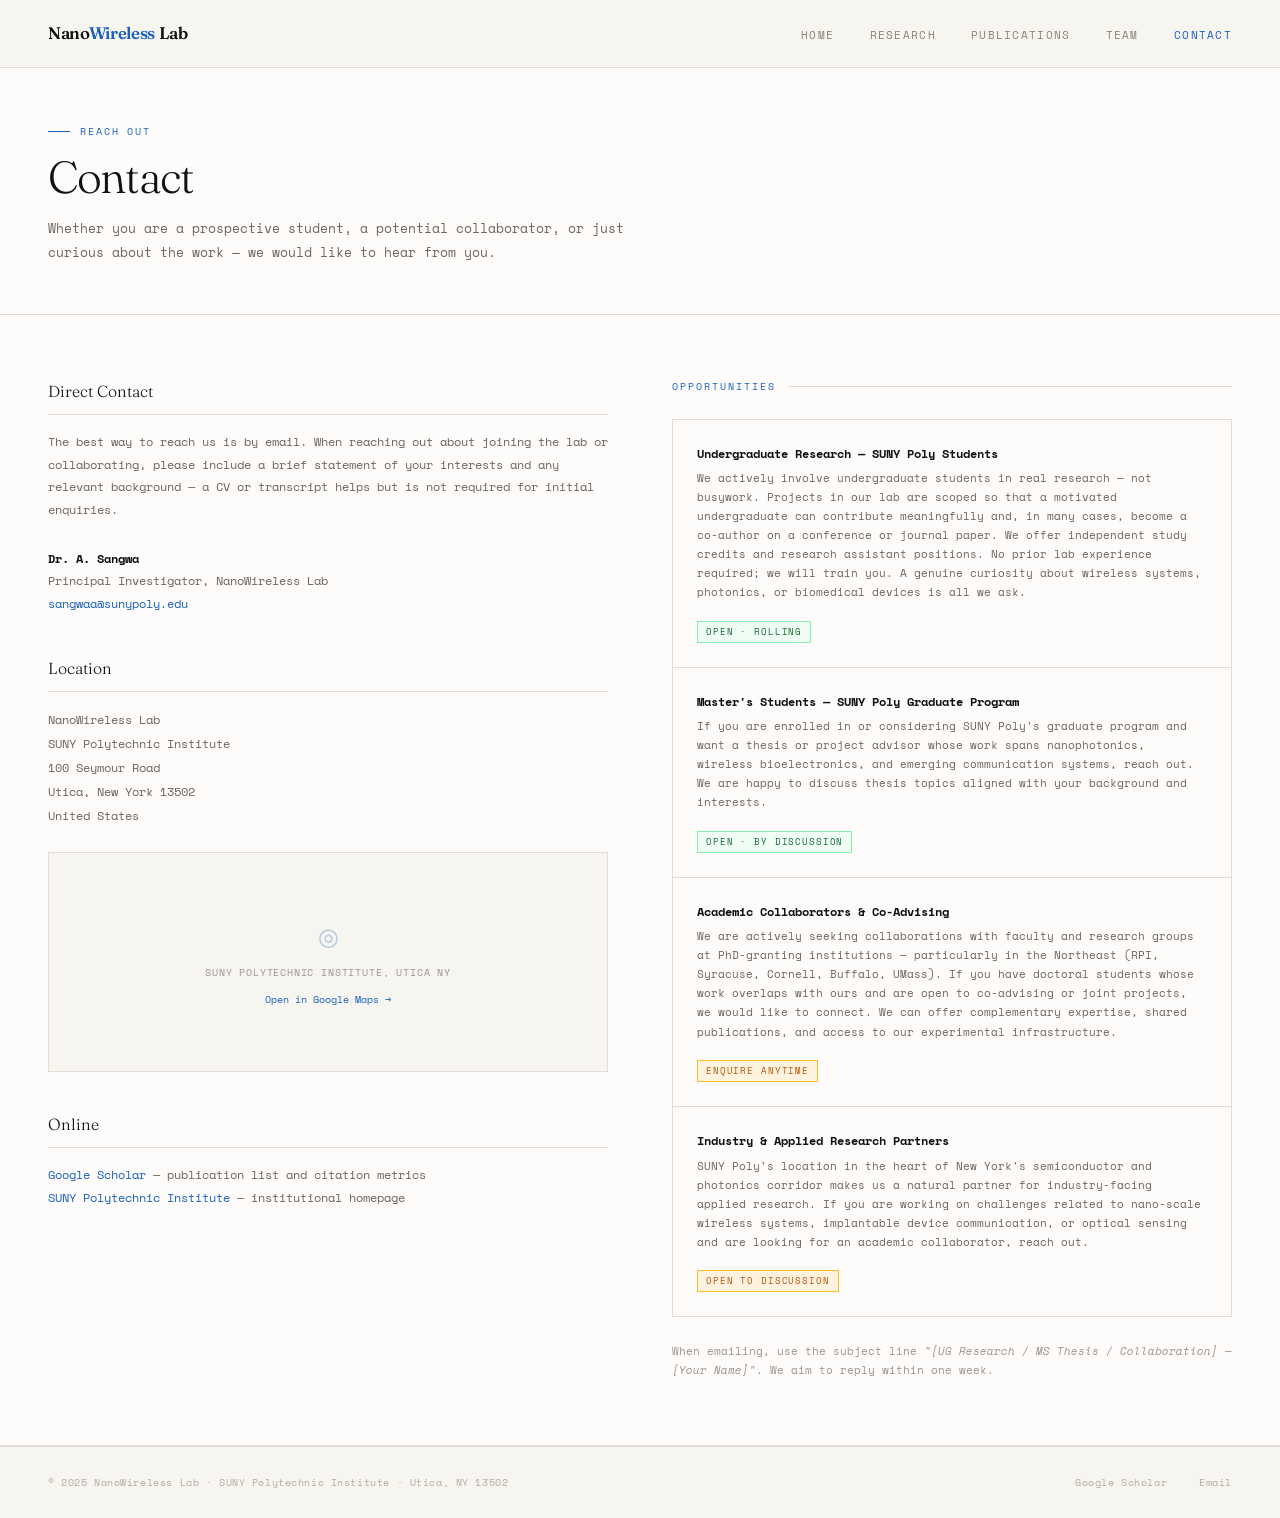
==== pages/contact.html @ 0c6a1d3f "Initial site upload" ====
<!DOCTYPE html>
<html lang="en">
<head>
  <meta charset="UTF-8"/>
  <meta name="viewport" content="width=device-width, initial-scale=1.0"/>
  <title>Contact — NanoWireless Lab</title>
  <link rel="stylesheet" href="../css/style.css"/>
  <style>
    .contact-section {
      padding: 4rem 3rem;
      background: var(--bg-white);
      border-bottom: 1px solid var(--border);
    }
    .contact-grid {
      display: grid;
      grid-template-columns: 1fr 1fr;
      gap: 4rem;
      align-items: start;
    }

    .contact-block { margin-bottom: 2.5rem; }
    .contact-block h3 {
      font-family: var(--font-serif);
      font-size: 1rem;
      font-weight: 300;
      color: var(--text-dark);
      margin-bottom: 1rem;
      padding-bottom: 0.6rem;
      border-bottom: 1px solid var(--border);
    }
    .contact-block p { font-size: 0.75rem; color: var(--text-mute); line-height: 1.9; }
    .contact-block a { color: var(--blue); }
    .contact-block address { font-style: normal; font-size: 0.75rem; color: var(--text-mute); line-height: 2; }

    /* Position cards */
    .positions { display: flex; flex-direction: column; gap: 0; }
    .position-card {
      border: 1px solid var(--border);
      margin-bottom: -1px;
      padding: 1.5rem;
      background: var(--bg-white);
      transition: all 0.2s;
    }
    .position-card:hover { background: #F0F5FC; border-color: var(--blue-mid); z-index: 1; position: relative; }
    .position-card h4 { font-size: 0.78rem; color: var(--text-dark); margin-bottom: 0.35rem; }
    .position-card p { font-size: 0.68rem; color: var(--text-mute); line-height: 1.75; margin-bottom: 0.9rem; }
    .position-tag {
      display: inline-block;
      font-size: 0.54rem; letter-spacing: 0.1em; text-transform: uppercase;
      color: var(--blue); background: var(--blue-lt); border: 1px solid var(--blue-mid);
      padding: 0.2rem 0.5rem;
    }
    .position-tag.open { color: #166534; background: #F0FDF4; border-color: #86EFAC; }
    .position-tag.rolling { color: #B45309; background: #FFF3E0; border-color: #FBBF24; }

    .map-placeholder {
      background: var(--bg);
      border: 1px solid var(--border);
      height: 220px;
      display: flex;
      align-items: center;
      justify-content: center;
      flex-direction: column;
      gap: 0.5rem;
      margin-top: 1.5rem;
    }
    .map-placeholder span { font-size: 1.5rem; color: var(--blue); opacity: 0.3; }
    .map-placeholder p { font-size: 0.65rem; color: var(--text-faint); letter-spacing: 0.08em; text-transform: uppercase; }
    .map-placeholder a { font-size: 0.65rem; color: var(--blue); }

    @media (max-width: 900px) {
      .contact-grid { grid-template-columns: 1fr; gap: 2.5rem; }
      .contact-section { padding: 3rem 1.5rem; }
    }
  </style>
</head>
<body>

  <nav class="nav">
    <a class="nav-logo" href="../index.html">Nano<span>Wireless</span> Lab</a>
    <button class="nav-menu-btn" aria-label="Menu">☰</button>
    <ul class="nav-links">
      <li><a href="../index.html">Home</a></li>
      <li><a href="research.html">Research</a></li>
      <li><a href="publications.html">Publications</a></li>
      <li><a href="team.html">Team</a></li>
      <li><a href="contact.html" class="active">Contact</a></li>
    </ul>
  </nav>

  <div class="page-header">
    <div class="eyebrow">Reach Out</div>
    <h1>Contact</h1>
    <p>Whether you are a prospective student, a potential collaborator, or just curious about the work — we would like to hear from you.</p>
  </div>

  <section class="contact-section">
    <div class="contact-grid">

      <!-- LEFT: Contact info -->
      <div>
        <div class="contact-block">
          <h3>Direct Contact</h3>
          <p>
            The best way to reach us is by email. When reaching out about joining the lab or collaborating, please include a brief statement of your interests and any relevant background — a CV or transcript helps but is not required for initial enquiries.
          </p>
          <br/>
          <p><strong style="color:var(--text-dark);">Dr. A. Sangwa</strong><br/>
          Principal Investigator, NanoWireless Lab<br/>
          <a href="mailto:sangwaa@sunypoly.edu">sangwaa@sunypoly.edu</a></p>
        </div>

        <div class="contact-block">
          <h3>Location</h3>
          <address>
            NanoWireless Lab<br/>
            SUNY Polytechnic Institute<br/>
            100 Seymour Road<br/>
            Utica, New York 13502<br/>
            United States
          </address>
          <div class="map-placeholder">
            <span>◎</span>
            <p>SUNY Polytechnic Institute, Utica NY</p>
            <a href="https://maps.google.com/?q=SUNY+Polytechnic+Institute+Utica+NY" target="_blank" rel="noopener">Open in Google Maps →</a>
          </div>
        </div>

        <div class="contact-block">
          <h3>Online</h3>
          <p>
            <a href="https://scholar.google.com/citations?user=TsjzTJYAAAAJ&hl=en" target="_blank" rel="noopener">Google Scholar</a> — publication list and citation metrics<br/>
            <a href="https://www.sunypoly.edu" target="_blank" rel="noopener">SUNY Polytechnic Institute</a> — institutional homepage
          </p>
        </div>
      </div>

      <!-- RIGHT: Opportunities — honest for no-PhD-program stage -->
      <div>
        <div class="section-label" style="margin-bottom:1.5rem;">Opportunities</div>
        <div class="positions">

          <div class="position-card">
            <h4>Undergraduate Research — SUNY Poly Students</h4>
            <p>
              We actively involve undergraduate students in real research — not busywork. Projects in our lab are scoped so that a motivated undergraduate can contribute meaningfully and, in many cases, become a co-author on a conference or journal paper. We offer independent study credits and research assistant positions. No prior lab experience required; we will train you. A genuine curiosity about wireless systems, photonics, or biomedical devices is all we ask.
            </p>
            <span class="position-tag open">Open · Rolling</span>
          </div>

          <div class="position-card">
            <h4>Master's Students — SUNY Poly Graduate Program</h4>
            <p>
              If you are enrolled in or considering SUNY Poly's graduate program and want a thesis or project advisor whose work spans nanophotonics, wireless bioelectronics, and emerging communication systems, reach out. We are happy to discuss thesis topics aligned with your background and interests.
            </p>
            <span class="position-tag open">Open · By Discussion</span>
          </div>

          <div class="position-card">
            <h4>Academic Collaborators &amp; Co-Advising</h4>
            <p>
              We are actively seeking collaborations with faculty and research groups at PhD-granting institutions — particularly in the Northeast (RPI, Syracuse, Cornell, Buffalo, UMass). If you have doctoral students whose work overlaps with ours and are open to co-advising or joint projects, we would like to connect. We can offer complementary expertise, shared publications, and access to our experimental infrastructure.
            </p>
            <span class="position-tag rolling">Enquire Anytime</span>
          </div>

          <div class="position-card">
            <h4>Industry &amp; Applied Research Partners</h4>
            <p>
              SUNY Poly's location in the heart of New York's semiconductor and photonics corridor makes us a natural partner for industry-facing applied research. If you are working on challenges related to nano-scale wireless systems, implantable device communication, or optical sensing and are looking for an academic collaborator, reach out.
            </p>
            <span class="position-tag rolling">Open to Discussion</span>
          </div>

        </div>

        <br/>
        <p style="font-size:0.68rem; color:var(--text-faint); line-height:1.8;">
          When emailing, use the subject line <em>"[UG Research / MS Thesis / Collaboration] — [Your Name]"</em>. We aim to reply within one week.
        </p>
      </div>

    </div>
  </section>

  <footer>
    <span class="footer-copy">© 2025 NanoWireless Lab · SUNY Polytechnic Institute · Utica, NY 13502</span>
    <div class="footer-links">
      <a href="https://scholar.google.com/citations?user=TsjzTJYAAAAJ&hl=en" target="_blank" rel="noopener">Google Scholar</a>
      <a href="mailto:sangwaa@sunypoly.edu">Email</a>
    </div>
  </footer>

  <script src="../js/main.js"></script>
</body>
</html>
---- css/style.css ----
@import url('https://fonts.googleapis.com/css2?family=Space+Mono:ital,wght@0,400;0,700&family=Fraunces:ital,opsz,wght@0,9..144,300;0,9..144,600;1,9..144,300&display=swap');

*, *::before, *::after { box-sizing: border-box; margin: 0; padding: 0; }

:root {
  --bg:        #F7F5F0;
  --bg-white:  #FDFCFA;
  --border:    #E2DDD6;
  --border-lt: #EAE6E0;
  --blue:      #1A5FBF;
  --blue-lt:   #EAF0FA;
  --blue-mid:  #C0D0E8;
  --text-dark: #111111;
  --text-mid:  #2A2A2A;
  --text-mute: #6B6560;
  --text-faint:#9A9490;
  --font-serif: 'Fraunces', serif;
  --font-mono:  'Space Mono', monospace;
}

html { scroll-behavior: smooth; }

body {
  font-family: var(--font-mono);
  background: var(--bg);
  color: var(--text-mid);
  font-size: 16px;
  line-height: 1.6;
}

a { color: var(--blue); text-decoration: none; }
a:hover { text-decoration: underline; }

/* ── NAV ── */
.nav {
  display: flex;
  justify-content: space-between;
  align-items: center;
  padding: 1.25rem 3rem;
  background: var(--bg);
  border-bottom: 1px solid var(--border);
  position: sticky;
  top: 0;
  z-index: 100;
}
.nav-logo {
  font-family: var(--font-serif);
  font-size: 1.05rem;
  font-weight: 600;
  color: var(--text-dark);
  letter-spacing: -0.02em;
  text-decoration: none;
}
.nav-logo span { color: var(--blue); }
.nav-links {
  display: flex;
  gap: 2.2rem;
  list-style: none;
}
.nav-links a {
  color: #8A8278;
  font-size: 0.67rem;
  letter-spacing: 0.12em;
  text-transform: uppercase;
  text-decoration: none;
  transition: color 0.2s;
}
.nav-links a:hover,
.nav-links a.active { color: var(--blue); }

.nav-menu-btn {
  display: none;
  background: none;
  border: none;
  cursor: pointer;
  font-size: 1.2rem;
  color: var(--text-mid);
}

/* ── BUTTONS ── */
.btn-primary {
  background: var(--blue);
  color: #fff;
  border: none;
  padding: 0.72rem 1.6rem;
  font-family: var(--font-mono);
  font-size: 0.67rem;
  letter-spacing: 0.1em;
  text-transform: uppercase;
  cursor: pointer;
  transition: background 0.2s;
  text-decoration: none;
  display: inline-block;
}
.btn-primary:hover { background: #1450A3; text-decoration: none; color: #fff; }

.btn-ghost {
  background: transparent;
  color: var(--text-mute);
  border: 1px solid var(--border);
  padding: 0.72rem 1.6rem;
  font-family: var(--font-mono);
  font-size: 0.67rem;
  letter-spacing: 0.1em;
  text-transform: uppercase;
  cursor: pointer;
  transition: all 0.2s;
  text-decoration: none;
  display: inline-block;
}
.btn-ghost:hover { border-color: var(--blue); color: var(--blue); text-decoration: none; }

/* ── SECTION LABEL ── */
.section-label {
  font-size: 0.62rem;
  letter-spacing: 0.2em;
  text-transform: uppercase;
  color: var(--blue);
  margin-bottom: 2.5rem;
  display: flex;
  align-items: center;
  gap: 0.75rem;
}
.section-label::after {
  content: '';
  flex: 1;
  height: 1px;
  background: var(--border);
}

/* ── PAGE HEADER (inner pages) ── */
.page-header {
  padding: 3.5rem 3rem 3rem;
  background: var(--bg-white);
  border-bottom: 1px solid var(--border);
}
.page-header .eyebrow {
  font-size: 0.62rem;
  letter-spacing: 0.2em;
  text-transform: uppercase;
  color: var(--blue);
  margin-bottom: 0.75rem;
  display: flex;
  align-items: center;
  gap: 0.6rem;
}
.page-header .eyebrow::before { content: ''; width: 22px; height: 1px; background: var(--blue); display: block; }
.page-header h1 {
  font-family: var(--font-serif);
  font-size: clamp(2rem, 3.5vw, 2.8rem);
  font-weight: 300;
  color: var(--text-dark);
  letter-spacing: -0.03em;
  line-height: 1.1;
}
.page-header p {
  font-size: 0.8rem;
  color: var(--text-mute);
  margin-top: 1rem;
  line-height: 1.9;
  max-width: 600px;
}

/* ── CONTACT STRIP ── */
.contact-strip {
  padding: 2.25rem 3rem;
  background: var(--blue-lt);
  border-top: 1px solid var(--blue-mid);
  border-bottom: 1px solid var(--blue-mid);
  display: flex;
  justify-content: space-between;
  align-items: center;
  gap: 1rem;
}
.contact-strip strong {
  display: block;
  font-family: var(--font-serif);
  font-size: 0.95rem;
  font-weight: 300;
  color: var(--text-dark);
  margin-bottom: 0.2rem;
}
.contact-strip span { font-size: 0.72rem; color: var(--text-mute); }
.contact-strip a {
  font-size: 0.7rem;
  color: var(--blue);
  border-bottom: 1px solid var(--blue-mid);
  padding-bottom: 0.1rem;
  letter-spacing: 0.04em;
  white-space: nowrap;
}

/* ── FOOTER ── */
footer {
  padding: 1.75rem 3rem;
  background: var(--bg);
  border-top: 1px solid var(--border);
  display: flex;
  justify-content: space-between;
  align-items: center;
  gap: 1rem;
}
.footer-copy { font-size: 0.6rem; color: #B0AAA2; letter-spacing: 0.06em; }
.footer-links { display: flex; gap: 2rem; }
.footer-links a { font-size: 0.6rem; color: #B0AAA2; text-decoration: none; letter-spacing: 0.06em; transition: color 0.2s; }
.footer-links a:hover { color: var(--blue); }

/* ── ANIMATIONS ── */
@keyframes fade-up {
  from { opacity: 0; transform: translateY(18px); }
  to   { opacity: 1; transform: translateY(0); }
}
.anim-1 { animation: fade-up 0.6s ease both; }
.anim-2 { animation: fade-up 0.6s 0.1s ease both; }
.anim-3 { animation: fade-up 0.6s 0.2s ease both; }
.anim-4 { animation: fade-up 0.6s 0.3s ease both; }

/* ── RESPONSIVE ── */
@media (max-width: 768px) {
  .nav { padding: 1rem 1.5rem; }
  .nav-links { display: none; flex-direction: column; gap: 1rem; position: absolute; top: 100%; left: 0; right: 0; background: var(--bg); border-bottom: 1px solid var(--border); padding: 1.5rem; }
  .nav-links.open { display: flex; }
  .nav-menu-btn { display: block; }
  .contact-strip { flex-direction: column; align-items: flex-start; }
  footer { flex-direction: column; align-items: flex-start; gap: 1rem; }
  .page-header { padding: 2.5rem 1.5rem 2rem; }
}
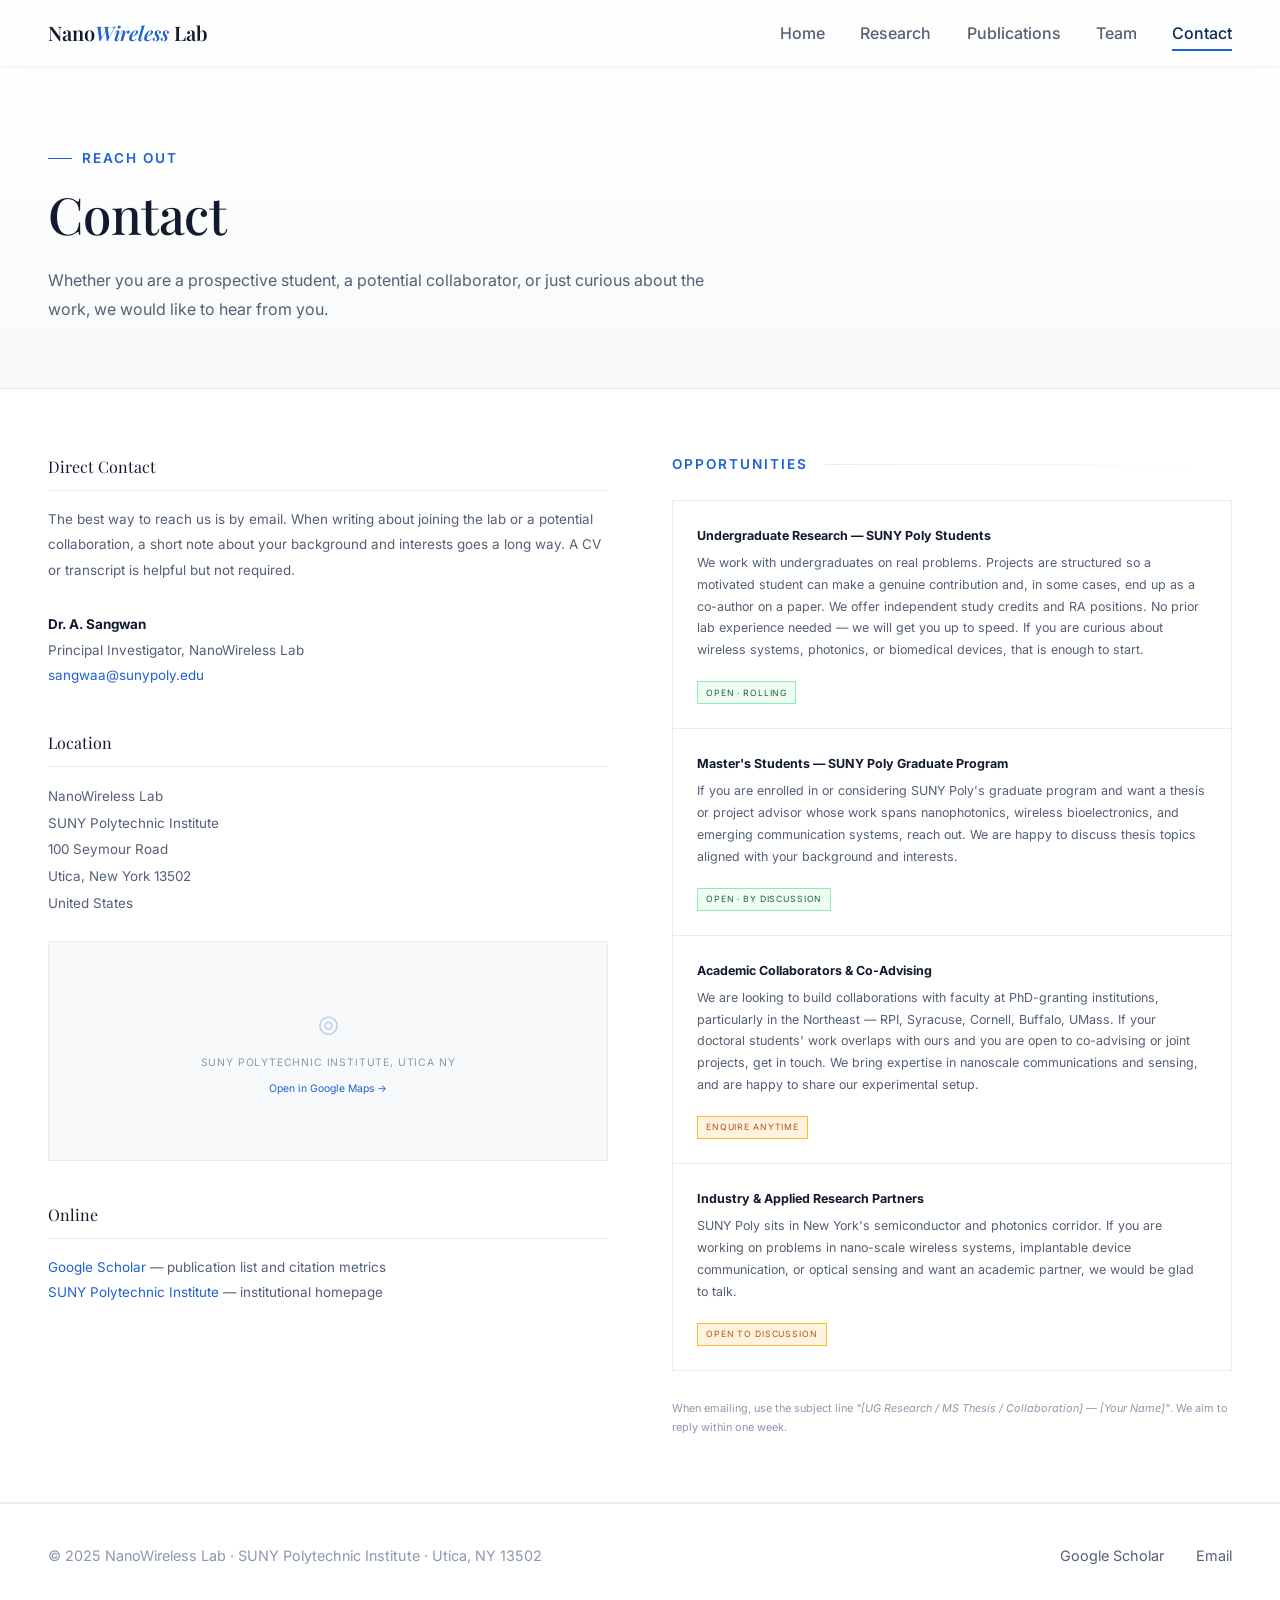
==== commit f61eddb6: "Refactor UI: implement premium typography, glassmorphism, dynamic news carousel, and enhance hero an" ====
--- a/pages/contact.html
+++ b/pages/contact.html
@@ -28,9 +28,9 @@
       padding-bottom: 0.6rem;
       border-bottom: 1px solid var(--border);
     }
-    .contact-block p { font-size: 0.75rem; color: var(--text-mute); line-height: 1.9; }
+    .contact-block p { font-size: 0.84rem; color: var(--text-mute); line-height: 1.9; }
     .contact-block a { color: var(--blue); }
-    .contact-block address { font-style: normal; font-size: 0.75rem; color: var(--text-mute); line-height: 2; }
+    .contact-block address { font-style: normal; font-size: 0.84rem; color: var(--text-mute); line-height: 2; }
 
     /* Position cards */
     .positions { display: flex; flex-direction: column; gap: 0; }
@@ -43,7 +43,7 @@
     }
     .position-card:hover { background: #F0F5FC; border-color: var(--blue-mid); z-index: 1; position: relative; }
     .position-card h4 { font-size: 0.78rem; color: var(--text-dark); margin-bottom: 0.35rem; }
-    .position-card p { font-size: 0.68rem; color: var(--text-mute); line-height: 1.75; margin-bottom: 0.9rem; }
+    .position-card p { font-size: 0.78rem; color: var(--text-mute); line-height: 1.75; margin-bottom: 0.9rem; }
     .position-tag {
       display: inline-block;
       font-size: 0.54rem; letter-spacing: 0.1em; text-transform: uppercase;
@@ -91,7 +91,7 @@
   <div class="page-header">
     <div class="eyebrow">Reach Out</div>
     <h1>Contact</h1>
-    <p>Whether you are a prospective student, a potential collaborator, or just curious about the work — we would like to hear from you.</p>
+    <p>Whether you are a prospective student, a potential collaborator, or just curious about the work, we would like to hear from you.</p>
   </div>
 
   <section class="contact-section">
@@ -102,10 +102,10 @@
         <div class="contact-block">
           <h3>Direct Contact</h3>
           <p>
-            The best way to reach us is by email. When reaching out about joining the lab or collaborating, please include a brief statement of your interests and any relevant background — a CV or transcript helps but is not required for initial enquiries.
+            The best way to reach us is by email. When writing about joining the lab or a potential collaboration, a short note about your background and interests goes a long way. A CV or transcript is helpful but not required.
           </p>
           <br/>
-          <p><strong style="color:var(--text-dark);">Dr. A. Sangwa</strong><br/>
+          <p><strong style="color:var(--text-dark);">Dr. A. Sangwan</strong><br/>
           Principal Investigator, NanoWireless Lab<br/>
           <a href="mailto:sangwaa@sunypoly.edu">sangwaa@sunypoly.edu</a></p>
         </div>
@@ -143,7 +143,7 @@
           <div class="position-card">
             <h4>Undergraduate Research — SUNY Poly Students</h4>
             <p>
-              We actively involve undergraduate students in real research — not busywork. Projects in our lab are scoped so that a motivated undergraduate can contribute meaningfully and, in many cases, become a co-author on a conference or journal paper. We offer independent study credits and research assistant positions. No prior lab experience required; we will train you. A genuine curiosity about wireless systems, photonics, or biomedical devices is all we ask.
+              We work with undergraduates on real problems. Projects are structured so a motivated student can make a genuine contribution and, in some cases, end up as a co-author on a paper. We offer independent study credits and RA positions. No prior lab experience needed — we will get you up to speed. If you are curious about wireless systems, photonics, or biomedical devices, that is enough to start.
             </p>
             <span class="position-tag open">Open · Rolling</span>
           </div>
@@ -159,7 +159,7 @@
           <div class="position-card">
             <h4>Academic Collaborators &amp; Co-Advising</h4>
             <p>
-              We are actively seeking collaborations with faculty and research groups at PhD-granting institutions — particularly in the Northeast (RPI, Syracuse, Cornell, Buffalo, UMass). If you have doctoral students whose work overlaps with ours and are open to co-advising or joint projects, we would like to connect. We can offer complementary expertise, shared publications, and access to our experimental infrastructure.
+              We are looking to build collaborations with faculty at PhD-granting institutions, particularly in the Northeast — RPI, Syracuse, Cornell, Buffalo, UMass. If your doctoral students' work overlaps with ours and you are open to co-advising or joint projects, get in touch. We bring expertise in nanoscale communications and sensing, and are happy to share our experimental setup.
             </p>
             <span class="position-tag rolling">Enquire Anytime</span>
           </div>
@@ -167,7 +167,7 @@
           <div class="position-card">
             <h4>Industry &amp; Applied Research Partners</h4>
             <p>
-              SUNY Poly's location in the heart of New York's semiconductor and photonics corridor makes us a natural partner for industry-facing applied research. If you are working on challenges related to nano-scale wireless systems, implantable device communication, or optical sensing and are looking for an academic collaborator, reach out.
+              SUNY Poly sits in New York's semiconductor and photonics corridor. If you are working on problems in nano-scale wireless systems, implantable device communication, or optical sensing and want an academic partner, we would be glad to talk.
             </p>
             <span class="position-tag rolling">Open to Discussion</span>
           </div>
--- a/css/style.css
+++ b/css/style.css
@@ -1,21 +1,28 @@
-@import url('https://fonts.googleapis.com/css2?family=Space+Mono:ital,wght@0,400;0,700&family=Fraunces:ital,opsz,wght@0,9..144,300;0,9..144,600;1,9..144,300&display=swap');
+@import url('https://fonts.googleapis.com/css2?family=Inter:wght@300;400;500;600&family=Playfair+Display:ital,wght@0,400;0,500;0,600;1,400;1,500&display=swap');
 
 *, *::before, *::after { box-sizing: border-box; margin: 0; padding: 0; }
 
 :root {
-  --bg:        #F7F5F0;
-  --bg-white:  #FDFCFA;
-  --border:    #E2DDD6;
-  --border-lt: #EAE6E0;
-  --blue:      #1A5FBF;
-  --blue-lt:   #EAF0FA;
-  --blue-mid:  #C0D0E8;
-  --text-dark: #111111;
-  --text-mid:  #2A2A2A;
-  --text-mute: #6B6560;
-  --text-faint:#9A9490;
-  --font-serif: 'Fraunces', serif;
-  --font-mono:  'Space Mono', monospace;
+  --bg:        #F8F9FA;
+  --bg-white:  #FFFFFF;
+  --border:    #E9ECEF;
+  --border-lt: #F1F3F5;
+  --blue:      #1E62D0;
+  --blue-lt:   #F0F5FC;
+  --blue-mid:  #D0E1F9;
+  --blue-dark: #0B2B56;
+  --text-dark: #121A2F;
+  --text-mid:  #2C364C;
+  --text-mute: #546076;
+  --text-faint:#8B98AD;
+  --font-serif: 'Playfair Display', serif;
+  --font-mono:  'Inter', sans-serif;
+  --shadow-sm: 0 4px 12px rgba(11, 43, 86, 0.04);
+  --shadow-md: 0 8px 24px rgba(11, 43, 86, 0.08);
+  --shadow-lg: 0 16px 40px rgba(11, 43, 86, 0.12);
+  --radius: 12px;
+  --radius-sm: 8px;
+  --transition: all 0.3s cubic-bezier(0.25, 0.8, 0.25, 1);
 }
 
 html { scroll-behavior: smooth; }
@@ -25,203 +32,251 @@
   background: var(--bg);
   color: var(--text-mid);
   font-size: 16px;
-  line-height: 1.6;
-}
-
-a { color: var(--blue); text-decoration: none; }
-a:hover { text-decoration: underline; }
+  line-height: 1.7;
+}
+
+@media (min-width: 1200px) {
+  body { font-size: 17px; }
+}
+
+@media (min-width: 1600px) {
+  body { font-size: 18px; }
+}
+
+a { color: var(--blue); text-decoration: none; transition: var(--transition); }
+a:hover { color: var(--blue-dark); text-decoration: none; }
 
 /* ── NAV ── */
 .nav {
   display: flex;
   justify-content: space-between;
   align-items: center;
-  padding: 1.25rem 3rem;
-  background: var(--bg);
-  border-bottom: 1px solid var(--border);
+  padding: 1rem 3rem;
+  background: rgba(255, 255, 255, 0.85);
+  backdrop-filter: blur(12px);
+  -webkit-backdrop-filter: blur(12px);
+  border-bottom: 1px solid rgba(233, 236, 239, 0.6);
   position: sticky;
   top: 0;
   z-index: 100;
+  box-shadow: 0 2px 10px rgba(0,0,0,0.02);
 }
 .nav-logo {
   font-family: var(--font-serif);
-  font-size: 1.05rem;
+  font-size: 1.25rem;
   font-weight: 600;
   color: var(--text-dark);
-  letter-spacing: -0.02em;
-  text-decoration: none;
-}
-.nav-logo span { color: var(--blue); }
+  text-decoration: none;
+  transition: var(--transition);
+}
+.nav-logo span { color: var(--blue); font-style: italic; }
+.nav-logo:hover { opacity: 0.8; }
+
 .nav-links {
   display: flex;
   gap: 2.2rem;
   list-style: none;
+  margin: 0;
+  align-items: center;
 }
 .nav-links a {
-  color: #8A8278;
-  font-size: 0.67rem;
-  letter-spacing: 0.12em;
-  text-transform: uppercase;
-  text-decoration: none;
-  transition: color 0.2s;
-}
+  color: var(--text-mute);
+  font-size: 1rem;
+  font-weight: 500;
+  text-transform: capitalize;
+  text-decoration: none;
+  transition: var(--transition);
+  position: relative;
+  padding: 0.5rem 0;
+}
+.nav-links a::after {
+  content: '';
+  position: absolute;
+  width: 0;
+  height: 2px;
+  bottom: 0;
+  left: 0;
+  background-color: var(--blue);
+  transition: var(--transition);
+}
+.nav-links a:hover::after,
+.nav-links a.active::after { width: 100%; }
 .nav-links a:hover,
-.nav-links a.active { color: var(--blue); }
+.nav-links a.active { color: var(--blue-dark); }
 
 .nav-menu-btn {
   display: none;
   background: none;
   border: none;
   cursor: pointer;
-  font-size: 1.2rem;
+  font-size: 1.5rem;
   color: var(--text-mid);
 }
 
 /* ── BUTTONS ── */
 .btn-primary {
-  background: var(--blue);
+  background: linear-gradient(135deg, var(--blue) 0%, var(--blue-dark) 100%);
   color: #fff;
   border: none;
-  padding: 0.72rem 1.6rem;
+  padding: 1rem 1.8rem;
   font-family: var(--font-mono);
-  font-size: 0.67rem;
-  letter-spacing: 0.1em;
-  text-transform: uppercase;
+  font-size: 0.9rem;
+  font-weight: 500;
+  border-radius: 50px;
   cursor: pointer;
-  transition: background 0.2s;
+  transition: var(--transition);
   text-decoration: none;
   display: inline-block;
-}
-.btn-primary:hover { background: #1450A3; text-decoration: none; color: #fff; }
+  box-shadow: 0 4px 15px rgba(30, 98, 208, 0.3);
+}
+.btn-primary:hover { 
+  transform: translateY(-2px);
+  box-shadow: 0 6px 20px rgba(30, 98, 208, 0.4);
+  color: #fff; 
+}
 
 .btn-ghost {
   background: transparent;
-  color: var(--text-mute);
+  color: var(--text-mid);
   border: 1px solid var(--border);
-  padding: 0.72rem 1.6rem;
+  padding: 1rem 1.8rem;
   font-family: var(--font-mono);
-  font-size: 0.67rem;
-  letter-spacing: 0.1em;
-  text-transform: uppercase;
+  font-size: 0.9rem;
+  font-weight: 500;
+  border-radius: 50px;
   cursor: pointer;
-  transition: all 0.2s;
+  transition: var(--transition);
   text-decoration: none;
   display: inline-block;
-}
-.btn-ghost:hover { border-color: var(--blue); color: var(--blue); text-decoration: none; }
+  background: rgba(255,255,255,0.5);
+}
+.btn-ghost:hover { 
+  border-color: var(--blue); 
+  color: var(--blue); 
+  background: var(--bg-white);
+  box-shadow: var(--shadow-sm);
+}
 
 /* ── SECTION LABEL ── */
 .section-label {
-  font-size: 0.62rem;
-  letter-spacing: 0.2em;
+  font-size: 0.85rem;
+  font-weight: 600;
+  letter-spacing: 0.15em;
   text-transform: uppercase;
   color: var(--blue);
-  margin-bottom: 2.5rem;
-  display: flex;
-  align-items: center;
-  gap: 0.75rem;
+  margin-bottom: 3rem;
+  display: flex;
+  align-items: center;
+  gap: 1rem;
 }
 .section-label::after {
   content: '';
   flex: 1;
   height: 1px;
-  background: var(--border);
+  background: linear-gradient(to right, var(--border), transparent);
 }
 
 /* ── PAGE HEADER (inner pages) ── */
 .page-header {
-  padding: 3.5rem 3rem 3rem;
-  background: var(--bg-white);
+  padding: 5rem 3rem 4rem;
+  background: linear-gradient(180deg, var(--bg-white) 0%, var(--bg) 100%);
   border-bottom: 1px solid var(--border);
 }
 .page-header .eyebrow {
-  font-size: 0.62rem;
-  letter-spacing: 0.2em;
+  font-size: 0.85rem;
+  font-weight: 600;
+  letter-spacing: 0.15em;
   text-transform: uppercase;
   color: var(--blue);
-  margin-bottom: 0.75rem;
+  margin-bottom: 1rem;
   display: flex;
   align-items: center;
   gap: 0.6rem;
 }
-.page-header .eyebrow::before { content: ''; width: 22px; height: 1px; background: var(--blue); display: block; }
+.page-header .eyebrow::before { content: ''; width: 24px; height: 1.5px; background: var(--blue); display: block; }
 .page-header h1 {
   font-family: var(--font-serif);
-  font-size: clamp(2rem, 3.5vw, 2.8rem);
-  font-weight: 300;
+  font-size: clamp(2.5rem, 4vw, 3.5rem);
+  font-weight: 500;
   color: var(--text-dark);
-  letter-spacing: -0.03em;
+  letter-spacing: -0.01em;
   line-height: 1.1;
+  margin-bottom: 1rem;
 }
 .page-header p {
-  font-size: 0.8rem;
+  font-size: 1rem;
   color: var(--text-mute);
-  margin-top: 1rem;
-  line-height: 1.9;
-  max-width: 600px;
+  margin-top: 1.5rem;
+  line-height: 1.8;
+  max-width: 680px;
 }
 
 /* ── CONTACT STRIP ── */
 .contact-strip {
-  padding: 2.25rem 3rem;
-  background: var(--blue-lt);
-  border-top: 1px solid var(--blue-mid);
-  border-bottom: 1px solid var(--blue-mid);
+  padding: 3rem;
+  background: linear-gradient(135deg, var(--blue-dark) 0%, #153a69 100%);
+  border-radius: var(--radius);
+  margin: 3rem;
+  color: #fff;
   display: flex;
   justify-content: space-between;
   align-items: center;
-  gap: 1rem;
+  gap: 1.5rem;
+  box-shadow: var(--shadow-md);
 }
 .contact-strip strong {
   display: block;
   font-family: var(--font-serif);
-  font-size: 0.95rem;
-  font-weight: 300;
-  color: var(--text-dark);
-  margin-bottom: 0.2rem;
-}
-.contact-strip span { font-size: 0.72rem; color: var(--text-mute); }
+  font-size: 1.25rem;
+  font-weight: 500;
+  color: #fff;
+  margin-bottom: 0.4rem;
+}
+.contact-strip span { font-size: 0.9rem; color: rgba(255,255,255,0.8); }
 .contact-strip a {
-  font-size: 0.7rem;
-  color: var(--blue);
-  border-bottom: 1px solid var(--blue-mid);
-  padding-bottom: 0.1rem;
-  letter-spacing: 0.04em;
+  font-size: 0.9rem;
+  color: #fff;
+  padding: 0.5rem 1.5rem;
+  border-radius: 50px;
+  background: rgba(255,255,255,0.15);
+  backdrop-filter: blur(4px);
   white-space: nowrap;
-}
+  font-weight: 500;
+}
+.contact-strip a:hover { background: rgba(255,255,255,0.25); }
 
 /* ── FOOTER ── */
 footer {
-  padding: 1.75rem 3rem;
-  background: var(--bg);
+  padding: 2.5rem 3rem;
+  background: var(--bg-white);
   border-top: 1px solid var(--border);
   display: flex;
   justify-content: space-between;
   align-items: center;
-  gap: 1rem;
-}
-.footer-copy { font-size: 0.6rem; color: #B0AAA2; letter-spacing: 0.06em; }
+  gap: 1.5rem;
+}
+.footer-copy { font-size: 0.9rem; color: var(--text-faint); }
 .footer-links { display: flex; gap: 2rem; }
-.footer-links a { font-size: 0.6rem; color: #B0AAA2; text-decoration: none; letter-spacing: 0.06em; transition: color 0.2s; }
+.footer-links a { font-size: 0.9rem; color: var(--text-mute); text-decoration: none; transition: var(--transition); }
 .footer-links a:hover { color: var(--blue); }
 
 /* ── ANIMATIONS ── */
 @keyframes fade-up {
-  from { opacity: 0; transform: translateY(18px); }
+  from { opacity: 0; transform: translateY(20px); }
   to   { opacity: 1; transform: translateY(0); }
 }
-.anim-1 { animation: fade-up 0.6s ease both; }
-.anim-2 { animation: fade-up 0.6s 0.1s ease both; }
-.anim-3 { animation: fade-up 0.6s 0.2s ease both; }
-.anim-4 { animation: fade-up 0.6s 0.3s ease both; }
+.anim-1 { animation: fade-up 0.8s cubic-bezier(0.2, 0.8, 0.2, 1) both; }
+.anim-2 { animation: fade-up 0.8s cubic-bezier(0.2, 0.8, 0.2, 1) 0.1s both; }
+.anim-3 { animation: fade-up 0.8s cubic-bezier(0.2, 0.8, 0.2, 1) 0.2s both; }
+.anim-4 { animation: fade-up 0.8s cubic-bezier(0.2, 0.8, 0.2, 1) 0.3s both; }
 
 /* ── RESPONSIVE ── */
 @media (max-width: 768px) {
   .nav { padding: 1rem 1.5rem; }
-  .nav-links { display: none; flex-direction: column; gap: 1rem; position: absolute; top: 100%; left: 0; right: 0; background: var(--bg); border-bottom: 1px solid var(--border); padding: 1.5rem; }
+  .nav-links { display: none; flex-direction: column; gap: 1.5rem; position: absolute; top: 100%; left: 0; right: 0; background: var(--bg-white); border-bottom: 1px solid var(--border); padding: 2rem; box-shadow: var(--shadow-sm); }
   .nav-links.open { display: flex; }
   .nav-menu-btn { display: block; }
-  .contact-strip { flex-direction: column; align-items: flex-start; }
-  footer { flex-direction: column; align-items: flex-start; gap: 1rem; }
-  .page-header { padding: 2.5rem 1.5rem 2rem; }
-}
+  .contact-strip { flex-direction: column; align-items: flex-start; margin: 1.5rem; padding: 2rem; }
+  footer { flex-direction: column; align-items: center; text-align: center; gap: 1rem; padding: 2rem 1.5rem; }
+  .page-header { padding: 3rem 1.5rem 2.5rem; }
+}
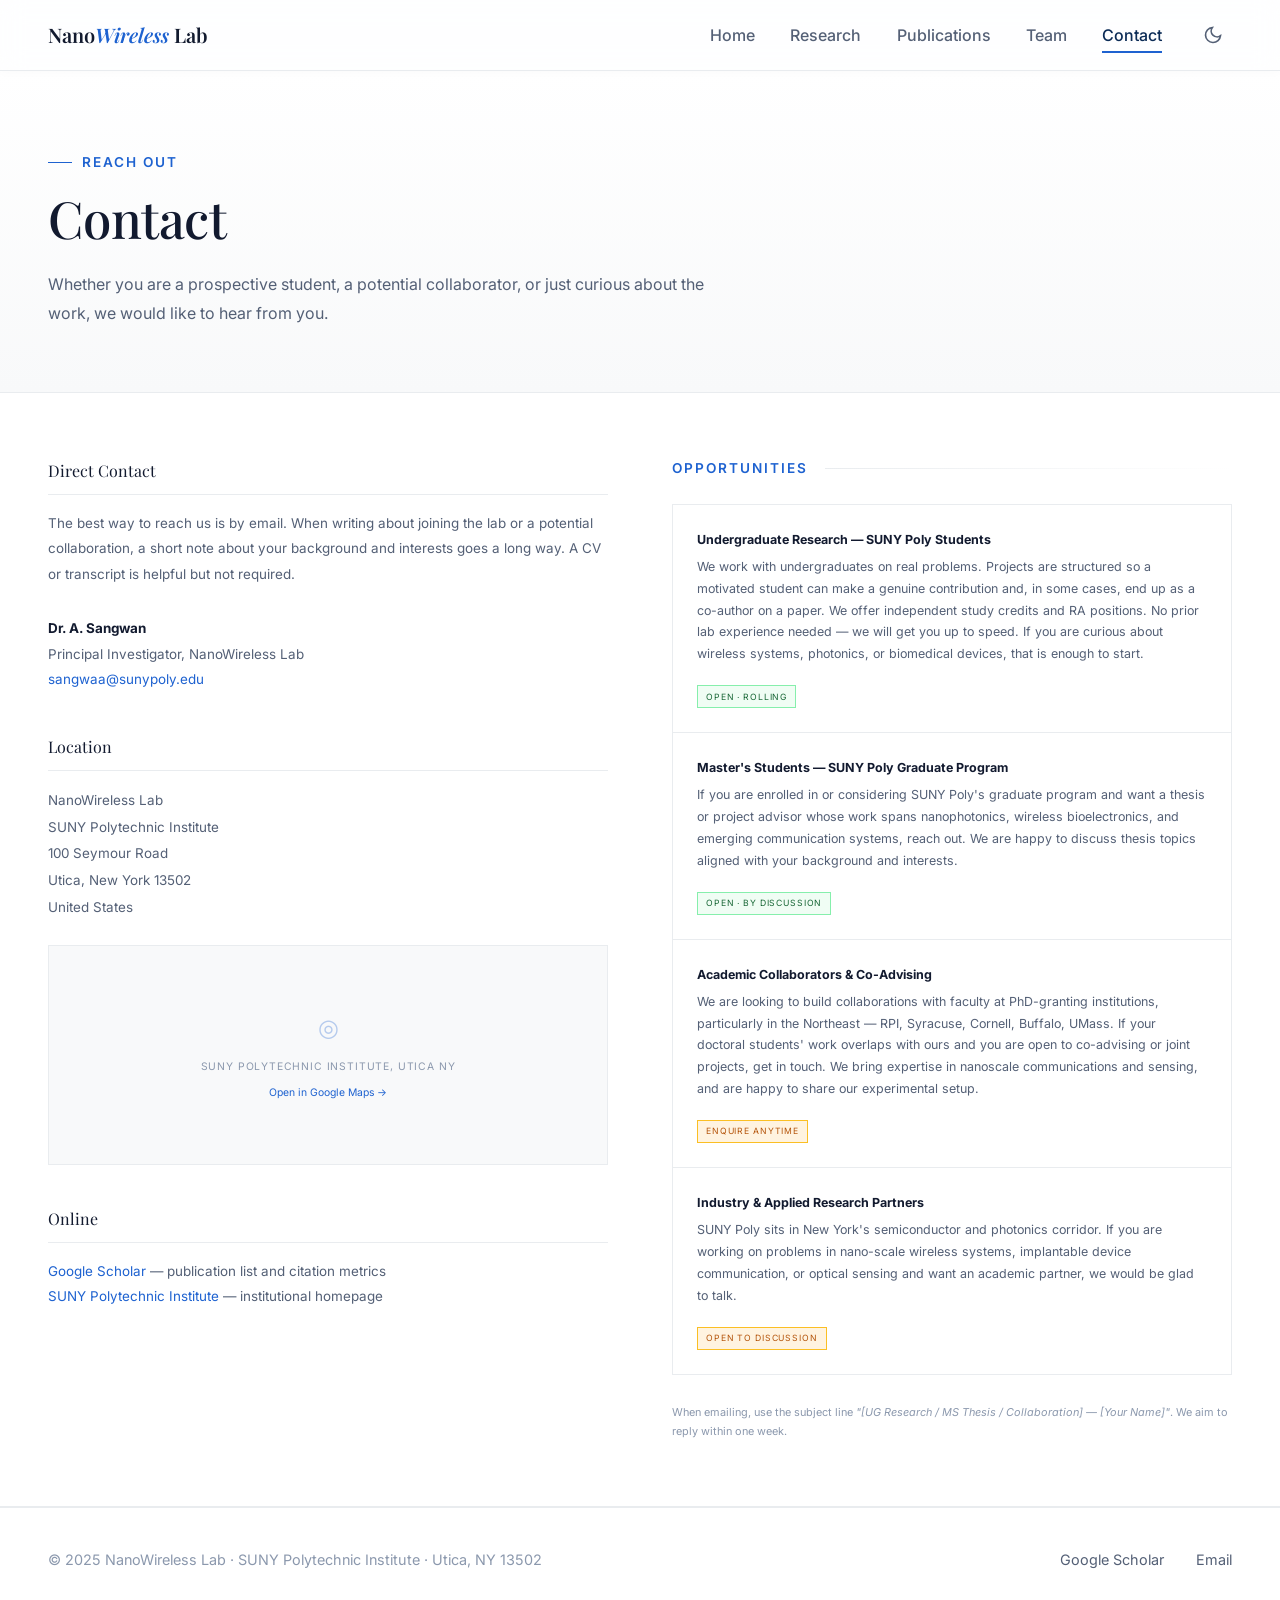
==== commit ca90a1fb: "feat: implement theme toggle and update site-wide styling with CSS variables for improved modularity" ====
--- a/pages/contact.html
+++ b/pages/contact.html
@@ -8,7 +8,7 @@
   <style>
     .contact-section {
       padding: 4rem 3rem;
-      background: var(--bg-white);
+      background: var(--bg-white); transition: var(--transition);
       border-bottom: 1px solid var(--border);
     }
     .contact-grid {
@@ -38,10 +38,10 @@
       border: 1px solid var(--border);
       margin-bottom: -1px;
       padding: 1.5rem;
-      background: var(--bg-white);
+      background: var(--bg-white); transition: var(--transition);
       transition: all 0.2s;
     }
-    .position-card:hover { background: #F0F5FC; border-color: var(--blue-mid); z-index: 1; position: relative; }
+    .position-card:hover { background: var(--bg-hover); border-color: var(--blue-mid); z-index: 1; position: relative; }
     .position-card h4 { font-size: 0.78rem; color: var(--text-dark); margin-bottom: 0.35rem; }
     .position-card p { font-size: 0.78rem; color: var(--text-mute); line-height: 1.75; margin-bottom: 0.9rem; }
     .position-tag {
@@ -86,6 +86,11 @@
       <li><a href="team.html">Team</a></li>
       <li><a href="contact.html" class="active">Contact</a></li>
     </ul>
+      <button class="theme-toggle" aria-label="Toggle theme">
+        <svg class="moon-icon" width="20" height="20" fill="none" stroke="currentColor" stroke-width="2" viewBox="0 0 24 24"><path d="M21 12.79A9 9 0 1 1 11.21 3 7 7 0 0 0 21 12.79z"></path></svg>
+        <svg class="sun-icon" width="20" height="20" fill="none" stroke="currentColor" stroke-width="2" viewBox="0 0 24 24"><circle cx="12" cy="12" r="5"></circle><line x1="12" y1="1" x2="12" y2="3"></line><line x1="12" y1="21" x2="12" y2="23"></line><line x1="4.22" y1="4.22" x2="5.64" y2="5.64"></line><line x1="18.36" y1="18.36" x2="19.78" y2="19.78"></line><line x1="1" y1="12" x2="3" y2="12"></line><line x1="21" y1="12" x2="23" y2="12"></line><line x1="4.22" y1="19.78" x2="5.64" y2="18.36"></line><line x1="18.36" y1="5.64" x2="19.78" y2="4.22"></line></svg>
+      </button>
+    
   </nav>
 
   <div class="page-header">
--- a/css/style.css
+++ b/css/style.css
@@ -5,6 +5,12 @@
 :root {
   --bg:        #F8F9FA;
   --bg-white:  #FFFFFF;
+  --nav-bg:    rgba(255, 255, 255, 0.85);
+  --hero-overlay: 253, 252, 250;
+  --bg-glass:  rgba(255, 255, 255, 0.7);
+  --bg-contact: linear-gradient(135deg, var(--blue) 0%, var(--blue-dark) 100%);
+  --bg-card-subtle: #FFFFFF;
+  --bg-hover:  #F0F5FC;
   --border:    #E9ECEF;
   --border-lt: #F1F3F5;
   --blue:      #1E62D0;
@@ -23,16 +29,45 @@
   --radius: 12px;
   --radius-sm: 8px;
   --transition: all 0.3s cubic-bezier(0.25, 0.8, 0.25, 1);
-}
-
-html { scroll-behavior: smooth; }
+  --contact-border: 1px solid transparent;
+  --btn-gradient: linear-gradient(135deg, var(--blue) 0%, var(--blue-dark) 100%);
+}
+
+[data-theme="dark"] {
+  --bg:        #000000;
+  --bg-white:  #09090B;
+  --nav-bg:    rgba(0, 0, 0, 0.85);
+  --hero-overlay: 0, 0, 0;
+  --bg-glass:  rgba(9, 9, 11, 0.7);
+  --bg-contact: rgba(255, 255, 255, 0.03);
+  --bg-card-subtle: rgba(255, 255, 255, 0.02);
+  --bg-hover:  rgba(255, 255, 255, 0.08);
+  --border:    rgba(255, 255, 255, 0.12);
+  --border-lt: rgba(255, 255, 255, 0.06);
+  --blue:      #8FAADC;
+  --blue-lt:   rgba(143, 170, 220, 0.1);
+  --blue-mid:  rgba(143, 170, 220, 0.3);
+  --blue-dark: #D4D4D8;
+  --text-dark: #F4F4F5;
+  --text-mid:  #A1A1AA;
+  --text-mute: #71717A;
+  --text-faint:#3F3F46;
+  --shadow-sm: 0 4px 12px rgba(0, 0, 0, 0.6);
+  --shadow-md: 0 8px 24px rgba(0, 0, 0, 0.8);
+  --shadow-lg: 0 16px 40px rgba(0, 0, 0, 0.9);
+  --contact-border: 1px solid rgba(255, 255, 255, 0.1);
+  --btn-gradient: linear-gradient(135deg, #7C98C4 0%, #8FAADC 100%);
+}
+
+html { scroll-behavior: smooth; transition: background-color 0.3s ease; }
 
 body {
   font-family: var(--font-mono);
   background: var(--bg);
   color: var(--text-mid);
-  font-size: 16px;
+  font-size: 17px;
   line-height: 1.7;
+  transition: background-color 0.33s ease, color 0.33s ease;
 }
 
 @media (min-width: 1200px) {
@@ -52,10 +87,10 @@
   justify-content: space-between;
   align-items: center;
   padding: 1rem 3rem;
-  background: rgba(255, 255, 255, 0.85);
+  background: var(--nav-bg);
   backdrop-filter: blur(12px);
   -webkit-backdrop-filter: blur(12px);
-  border-bottom: 1px solid rgba(233, 236, 239, 0.6);
+  border-bottom: 1px solid var(--border);
   position: sticky;
   top: 0;
   z-index: 100;
@@ -77,8 +112,31 @@
   gap: 2.2rem;
   list-style: none;
   margin: 0;
-  align-items: center;
-}
+  margin-left: auto;
+  align-items: center;
+}
+
+.theme-toggle {
+  background: none;
+  border: none;
+  color: var(--text-mute);
+  cursor: pointer;
+  padding: 0.5rem;
+  margin-left: 2rem;
+  display: flex;
+  align-items: center;
+  justify-content: center;
+  transition: var(--transition);
+  border-radius: 50%;
+  border: 1px solid transparent;
+}
+.theme-toggle:hover { color: var(--blue); background: var(--blue-lt); border-color: var(--blue-mid); }
+
+.theme-toggle .sun-icon { display: none; }
+.theme-toggle .moon-icon { display: block; }
+[data-theme="dark"] .theme-toggle .sun-icon { display: block; }
+[data-theme="dark"] .theme-toggle .moon-icon { display: none; }
+
 .nav-links a {
   color: var(--text-mute);
   font-size: 1rem;
@@ -115,7 +173,7 @@
 
 /* ── BUTTONS ── */
 .btn-primary {
-  background: linear-gradient(135deg, var(--blue) 0%, var(--blue-dark) 100%);
+  background: var(--btn-gradient);
   color: #fff;
   border: none;
   padding: 1rem 1.8rem;
@@ -148,12 +206,11 @@
   transition: var(--transition);
   text-decoration: none;
   display: inline-block;
-  background: rgba(255,255,255,0.5);
 }
 .btn-ghost:hover { 
   border-color: var(--blue); 
   color: var(--blue); 
-  background: var(--bg-white);
+  background: var(--bg-hover);
   box-shadow: var(--shadow-sm);
 }
 
@@ -214,7 +271,7 @@
 /* ── CONTACT STRIP ── */
 .contact-strip {
   padding: 3rem;
-  background: linear-gradient(135deg, var(--blue-dark) 0%, #153a69 100%);
+  background: var(--bg-contact);
   border-radius: var(--radius);
   margin: 3rem;
   color: #fff;
@@ -223,6 +280,7 @@
   align-items: center;
   gap: 1.5rem;
   box-shadow: var(--shadow-md);
+  border: var(--contact-border);
 }
 .contact-strip strong {
   display: block;
@@ -238,12 +296,16 @@
   color: #fff;
   padding: 0.5rem 1.5rem;
   border-radius: 50px;
-  background: rgba(255,255,255,0.15);
-  backdrop-filter: blur(4px);
+  background: transparent;
+  border: 1px solid rgba(255, 255, 255, 0.3);
   white-space: nowrap;
   font-weight: 500;
-}
-.contact-strip a:hover { background: rgba(255,255,255,0.25); }
+  transition: var(--transition);
+}
+.contact-strip a:hover { 
+  background: rgba(255, 255, 255, 0.1);
+  border-color: rgba(255, 255, 255, 0.6);
+}
 
 /* ── FOOTER ── */
 footer {
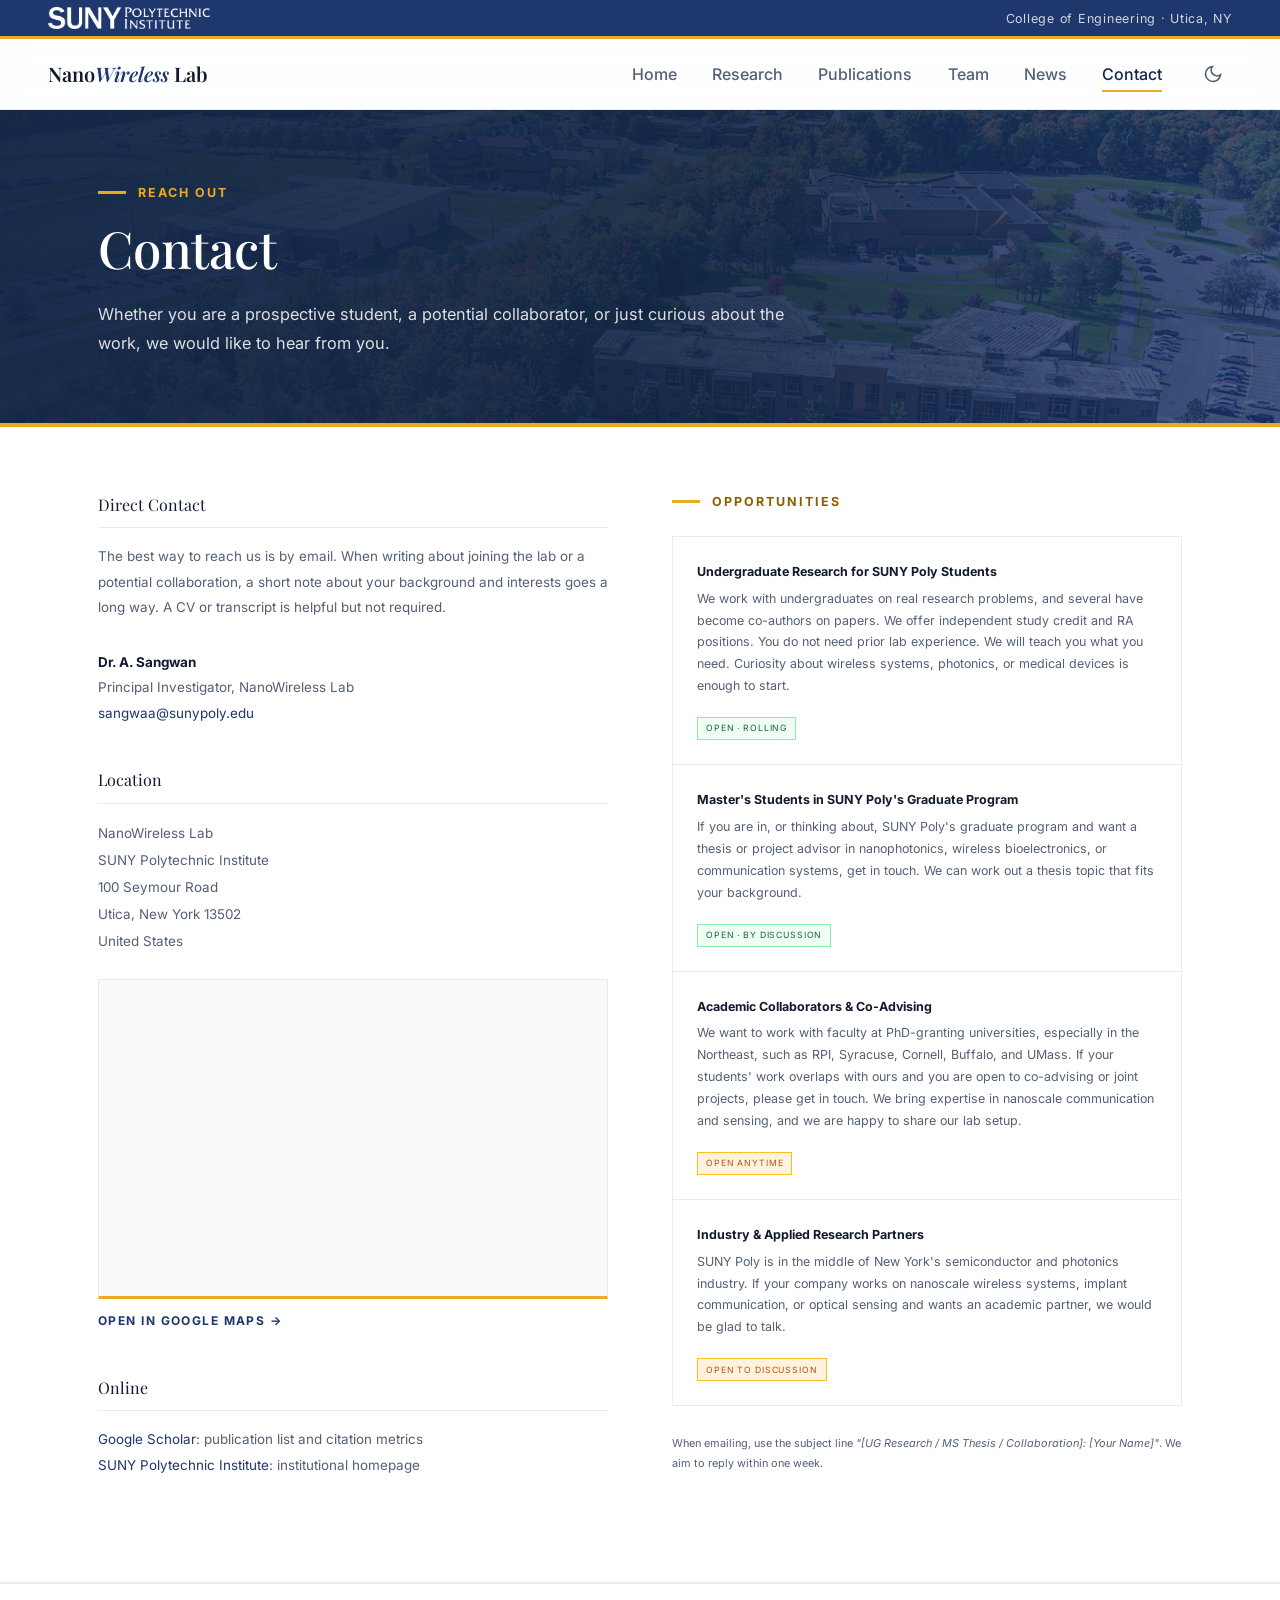
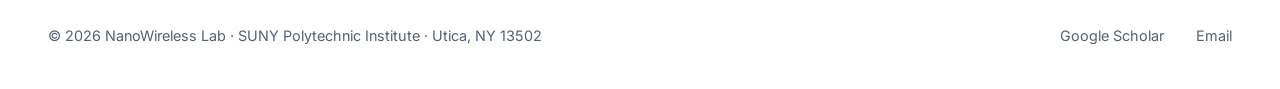
==== commit 0816d295: "SUNY Poly redesign: new homepage, four research areas, news page, restyled site - Homepage rebuilt a" ====
--- a/pages/contact.html
+++ b/pages/contact.html
@@ -3,7 +3,21 @@
 <head>
   <meta charset="UTF-8"/>
   <meta name="viewport" content="width=device-width, initial-scale=1.0"/>
-  <title>Contact — NanoWireless Lab</title>
+  <title>Contact | NanoWireless Lab</title>
+  <meta name="description" content="Contact the NanoWireless Lab at SUNY Polytechnic Institute about undergraduate research, Master&#x27;s theses, academic collaboration, or industry partnerships." />
+  <link rel="icon" href="../images/favicon.svg" type="image/svg+xml" />
+  <link rel="icon" href="../images/favicon-32.png" sizes="32x32" type="image/png" />
+  <link rel="apple-touch-icon" href="../images/apple-touch-icon.png" />
+  <meta property="og:type" content="website" />
+  <meta property="og:site_name" content="NanoWireless Lab" />
+  <meta property="og:title" content="Contact | NanoWireless Lab" />
+  <meta property="og:description" content="Contact the NanoWireless Lab at SUNY Polytechnic Institute about undergraduate research, Master's theses, academic collaboration, or industry partnerships." />
+  <meta property="og:url" content="https://nanowirelesslab.com/pages/contact.html" />
+  <meta property="og:image" content="https://nanowirelesslab.com/images/og-image.jpg" />
+  <meta property="og:image:width" content="1200" />
+  <meta property="og:image:height" content="630" />
+  <meta property="og:image:alt" content="NanoWireless Lab, SUNY Polytechnic Institute" />
+  <meta name="twitter:card" content="summary_large_image" />
   <link rel="stylesheet" href="../css/style.css"/>
   <style>
     .contact-section {
@@ -53,20 +67,25 @@
     .position-tag.open { color: #166534; background: #F0FDF4; border-color: #86EFAC; }
     .position-tag.rolling { color: #B45309; background: #FFF3E0; border-color: #FBBF24; }
 
-    .map-placeholder {
+    .map-embed {
+      margin-top: 1.5rem;
+      border: 1px solid var(--border);
+      border-bottom: 3px solid var(--suny-gold);
+      aspect-ratio: 4 / 3;
+      max-height: 320px;
+      width: 100%;
       background: var(--bg);
-      border: 1px solid var(--border);
-      height: 220px;
-      display: flex;
-      align-items: center;
-      justify-content: center;
-      flex-direction: column;
-      gap: 0.5rem;
-      margin-top: 1.5rem;
-    }
-    .map-placeholder span { font-size: 1.5rem; color: var(--blue); opacity: 0.3; }
-    .map-placeholder p { font-size: 0.65rem; color: var(--text-faint); letter-spacing: 0.08em; text-transform: uppercase; }
-    .map-placeholder a { font-size: 0.65rem; color: var(--blue); }
+    }
+    .map-embed iframe { width: 100%; height: 100%; border: 0; display: block; }
+    .map-link {
+      display: inline-block;
+      margin-top: 0.75rem;
+      font-size: 0.75rem;
+      font-weight: 700;
+      letter-spacing: 0.12em;
+      text-transform: uppercase;
+      color: var(--gold-text);
+    }
 
     @media (max-width: 900px) {
       .contact-grid { grid-template-columns: 1fr; gap: 2.5rem; }
@@ -75,6 +94,14 @@
   </style>
 </head>
 <body>
+
+  <!-- SUNY POLY AFFILIATION BAR -->
+  <div class="suny-bar">
+    <a href="https://sunypoly.edu" target="_blank" rel="noopener">
+      <img src="../images/sunypoly-wordmark-white.png" alt="SUNY Polytechnic Institute" />
+    </a>
+    <span>College of Engineering · Utica, NY</span>
+  </div>
 
   <nav class="nav">
     <a class="nav-logo" href="../index.html">Nano<span>Wireless</span> Lab</a>
@@ -84,6 +111,7 @@
       <li><a href="research.html">Research</a></li>
       <li><a href="publications.html">Publications</a></li>
       <li><a href="team.html">Team</a></li>
+      <li><a href="news.html">News</a></li>
       <li><a href="contact.html" class="active">Contact</a></li>
     </ul>
       <button class="theme-toggle" aria-label="Toggle theme">
@@ -124,39 +152,40 @@
             Utica, New York 13502<br/>
             United States
           </address>
-          <div class="map-placeholder">
-            <span>◎</span>
-            <p>SUNY Polytechnic Institute, Utica NY</p>
-            <a href="https://maps.google.com/?q=SUNY+Polytechnic+Institute+Utica+NY" target="_blank" rel="noopener">Open in Google Maps →</a>
-          </div>
+          <div class="map-embed">
+            <iframe title="Map of SUNY Polytechnic Institute, 100 Seymour Road, Utica, NY"
+              src="https://www.google.com/maps/embed?origin=mfe&amp;pb=!1m2!2m1!1sSUNY+Polytechnic+Institute,+100+Seymour+Rd,+Utica,+NY+13502"
+              loading="lazy" referrerpolicy="no-referrer-when-downgrade" allowfullscreen></iframe>
+          </div>
+          <a class="map-link" href="https://maps.google.com/?q=SUNY+Polytechnic+Institute,+100+Seymour+Rd,+Utica,+NY+13502" target="_blank" rel="noopener">Open in Google Maps →</a>
         </div>
 
         <div class="contact-block">
           <h3>Online</h3>
           <p>
-            <a href="https://scholar.google.com/citations?user=TsjzTJYAAAAJ&hl=en" target="_blank" rel="noopener">Google Scholar</a> — publication list and citation metrics<br/>
-            <a href="https://www.sunypoly.edu" target="_blank" rel="noopener">SUNY Polytechnic Institute</a> — institutional homepage
+            <a href="https://scholar.google.com/citations?user=TsjzTJYAAAAJ&hl=en" target="_blank" rel="noopener">Google Scholar</a>: publication list and citation metrics<br/>
+            <a href="https://www.sunypoly.edu" target="_blank" rel="noopener">SUNY Polytechnic Institute</a>: institutional homepage
           </p>
         </div>
       </div>
 
-      <!-- RIGHT: Opportunities — honest for no-PhD-program stage -->
+      <!-- RIGHT: Opportunities -->
       <div>
         <div class="section-label" style="margin-bottom:1.5rem;">Opportunities</div>
         <div class="positions">
 
           <div class="position-card">
-            <h4>Undergraduate Research — SUNY Poly Students</h4>
-            <p>
-              We work with undergraduates on real problems. Projects are structured so a motivated student can make a genuine contribution and, in some cases, end up as a co-author on a paper. We offer independent study credits and RA positions. No prior lab experience needed — we will get you up to speed. If you are curious about wireless systems, photonics, or biomedical devices, that is enough to start.
+            <h4>Undergraduate Research for SUNY Poly Students</h4>
+            <p>
+              We work with undergraduates on real research problems, and several have become co-authors on papers. We offer independent study credit and RA positions. You do not need prior lab experience. We will teach you what you need. Curiosity about wireless systems, photonics, or medical devices is enough to start.
             </p>
             <span class="position-tag open">Open · Rolling</span>
           </div>
 
           <div class="position-card">
-            <h4>Master's Students — SUNY Poly Graduate Program</h4>
-            <p>
-              If you are enrolled in or considering SUNY Poly's graduate program and want a thesis or project advisor whose work spans nanophotonics, wireless bioelectronics, and emerging communication systems, reach out. We are happy to discuss thesis topics aligned with your background and interests.
+            <h4>Master's Students in SUNY Poly's Graduate Program</h4>
+            <p>
+              If you are in, or thinking about, SUNY Poly's graduate program and want a thesis or project advisor in nanophotonics, wireless bioelectronics, or communication systems, get in touch. We can work out a thesis topic that fits your background.
             </p>
             <span class="position-tag open">Open · By Discussion</span>
           </div>
@@ -164,15 +193,15 @@
           <div class="position-card">
             <h4>Academic Collaborators &amp; Co-Advising</h4>
             <p>
-              We are looking to build collaborations with faculty at PhD-granting institutions, particularly in the Northeast — RPI, Syracuse, Cornell, Buffalo, UMass. If your doctoral students' work overlaps with ours and you are open to co-advising or joint projects, get in touch. We bring expertise in nanoscale communications and sensing, and are happy to share our experimental setup.
-            </p>
-            <span class="position-tag rolling">Enquire Anytime</span>
+              We want to work with faculty at PhD-granting universities, especially in the Northeast, such as RPI, Syracuse, Cornell, Buffalo, and UMass. If your students' work overlaps with ours and you are open to co-advising or joint projects, please get in touch. We bring expertise in nanoscale communication and sensing, and we are happy to share our lab setup.
+            </p>
+            <span class="position-tag rolling">Open anytime</span>
           </div>
 
           <div class="position-card">
             <h4>Industry &amp; Applied Research Partners</h4>
             <p>
-              SUNY Poly sits in New York's semiconductor and photonics corridor. If you are working on problems in nano-scale wireless systems, implantable device communication, or optical sensing and want an academic partner, we would be glad to talk.
+              SUNY Poly is in the middle of New York's semiconductor and photonics industry. If your company works on nanoscale wireless systems, implant communication, or optical sensing and wants an academic partner, we would be glad to talk.
             </p>
             <span class="position-tag rolling">Open to Discussion</span>
           </div>
@@ -180,8 +209,8 @@
         </div>
 
         <br/>
-        <p style="font-size:0.68rem; color:var(--text-faint); line-height:1.8;">
-          When emailing, use the subject line <em>"[UG Research / MS Thesis / Collaboration] — [Your Name]"</em>. We aim to reply within one week.
+        <p style="font-size:0.68rem; color:var(--text-mute); line-height:1.8;">
+          When emailing, use the subject line <em>"[UG Research / MS Thesis / Collaboration]: [Your Name]"</em>. We aim to reply within one week.
         </p>
       </div>
 
@@ -189,7 +218,7 @@
   </section>
 
   <footer>
-    <span class="footer-copy">© 2025 NanoWireless Lab · SUNY Polytechnic Institute · Utica, NY 13502</span>
+    <span class="footer-copy">© 2026 NanoWireless Lab · SUNY Polytechnic Institute · Utica, NY 13502</span>
     <div class="footer-links">
       <a href="https://scholar.google.com/citations?user=TsjzTJYAAAAJ&hl=en" target="_blank" rel="noopener">Google Scholar</a>
       <a href="mailto:sangwaa@sunypoly.edu">Email</a>
--- a/css/style.css
+++ b/css/style.css
@@ -10,13 +10,18 @@
   --bg-glass:  rgba(255, 255, 255, 0.7);
   --bg-contact: linear-gradient(135deg, var(--blue) 0%, var(--blue-dark) 100%);
   --bg-card-subtle: #FFFFFF;
-  --bg-hover:  #F0F5FC;
+  --bg-hover:  #EEF2F9;
   --border:    #E9ECEF;
   --border-lt: #F1F3F5;
-  --blue:      #1E62D0;
-  --blue-lt:   #F0F5FC;
-  --blue-mid:  #D0E1F9;
-  --blue-dark: #0B2B56;
+  /* SUNY Poly official colors: PMS 288 blue, PMS 124 gold */
+  --suny-blue: #1E376C;
+  --suny-navy: #142749;
+  --suny-gold: #EBAB21;
+  --gold-text: #8A5F00;
+  --blue:      #1E376C;
+  --blue-lt:   #EEF2F9;
+  --blue-mid:  #C9D4E8;
+  --blue-dark: #142749;
   --text-dark: #121A2F;
   --text-mid:  #2C364C;
   --text-mute: #546076;
@@ -26,11 +31,11 @@
   --shadow-sm: 0 4px 12px rgba(11, 43, 86, 0.04);
   --shadow-md: 0 8px 24px rgba(11, 43, 86, 0.08);
   --shadow-lg: 0 16px 40px rgba(11, 43, 86, 0.12);
-  --radius: 12px;
-  --radius-sm: 8px;
+  --radius: 2px;
+  --radius-sm: 2px;
   --transition: all 0.3s cubic-bezier(0.25, 0.8, 0.25, 1);
   --contact-border: 1px solid transparent;
-  --btn-gradient: linear-gradient(135deg, var(--blue) 0%, var(--blue-dark) 100%);
+  --btn-gradient: var(--suny-blue);
 }
 
 [data-theme="dark"] {
@@ -44,6 +49,7 @@
   --bg-hover:  rgba(255, 255, 255, 0.08);
   --border:    rgba(255, 255, 255, 0.12);
   --border-lt: rgba(255, 255, 255, 0.06);
+  --gold-text: #EBAB21;
   --blue:      #8FAADC;
   --blue-lt:   rgba(143, 170, 220, 0.1);
   --blue-mid:  rgba(143, 170, 220, 0.3);
@@ -56,7 +62,7 @@
   --shadow-md: 0 8px 24px rgba(0, 0, 0, 0.8);
   --shadow-lg: 0 16px 40px rgba(0, 0, 0, 0.9);
   --contact-border: 1px solid rgba(255, 255, 255, 0.1);
-  --btn-gradient: linear-gradient(135deg, #7C98C4 0%, #8FAADC 100%);
+  --btn-gradient: var(--suny-blue);
 }
 
 html { scroll-behavior: smooth; transition: background-color 0.3s ease; }
@@ -154,7 +160,7 @@
   height: 2px;
   bottom: 0;
   left: 0;
-  background-color: var(--blue);
+  background-color: var(--suny-gold);
   transition: var(--transition);
 }
 .nav-links a:hover::after,
@@ -171,141 +177,157 @@
   color: var(--text-mid);
 }
 
+/* ── SUNY AFFILIATION BAR ── */
+.suny-bar {
+  background: var(--suny-blue);
+  border-bottom: 3px solid var(--suny-gold);
+  padding: 0.45rem 3rem;
+  display: flex;
+  justify-content: space-between;
+  align-items: center;
+  gap: 1rem;
+  font-size: 0.78rem;
+  letter-spacing: 0.06em;
+}
+.suny-bar a { display: flex; align-items: center; }
+.suny-bar img { height: 22px; width: auto; display: block; }
+.suny-bar span { color: rgba(255, 255, 255, 0.8); }
+
 /* ── BUTTONS ── */
+.btn-primary,
+.btn-ghost {
+  display: inline-flex;
+  align-items: center;
+  gap: 0.6rem;
+  font-family: var(--font-mono);
+  font-size: 0.78rem;
+  font-weight: 700;
+  letter-spacing: 0.12em;
+  text-transform: uppercase;
+  padding: 0.85rem 1.5rem;
+  border-radius: 2px;
+  cursor: pointer;
+  transition: var(--transition);
+  text-decoration: none;
+}
 .btn-primary {
-  background: var(--btn-gradient);
-  color: #fff;
-  border: none;
-  padding: 1rem 1.8rem;
-  font-family: var(--font-mono);
-  font-size: 0.9rem;
-  font-weight: 500;
-  border-radius: 50px;
-  cursor: pointer;
-  transition: var(--transition);
-  text-decoration: none;
-  display: inline-block;
-  box-shadow: 0 4px 15px rgba(30, 98, 208, 0.3);
-}
-.btn-primary:hover { 
-  transform: translateY(-2px);
-  box-shadow: 0 6px 20px rgba(30, 98, 208, 0.4);
-  color: #fff; 
-}
-
+  background: var(--suny-blue);
+  border: 2px solid var(--suny-blue);
+  color: #fff;
+}
+.btn-primary:hover {
+  background: var(--suny-navy);
+  border-color: var(--suny-navy);
+  color: var(--suny-gold);
+}
 .btn-ghost {
   background: transparent;
-  color: var(--text-mid);
-  border: 1px solid var(--border);
-  padding: 1rem 1.8rem;
-  font-family: var(--font-mono);
-  font-size: 0.9rem;
-  font-weight: 500;
-  border-radius: 50px;
-  cursor: pointer;
-  transition: var(--transition);
-  text-decoration: none;
-  display: inline-block;
-}
-.btn-ghost:hover { 
-  border-color: var(--blue); 
-  color: var(--blue); 
-  background: var(--bg-hover);
-  box-shadow: var(--shadow-sm);
-}
+  border: 2px solid var(--suny-blue);
+  color: var(--suny-blue);
+}
+.btn-ghost:hover {
+  background: var(--suny-blue);
+  color: #fff;
+}
+[data-theme="dark"] .btn-ghost { border-color: var(--blue); color: var(--blue); }
+[data-theme="dark"] .btn-ghost:hover { background: var(--blue); color: #000; }
 
 /* ── SECTION LABEL ── */
 .section-label {
-  font-size: 0.85rem;
-  font-weight: 600;
-  letter-spacing: 0.15em;
+  font-size: 0.78rem;
+  font-weight: 700;
+  letter-spacing: 0.16em;
   text-transform: uppercase;
-  color: var(--blue);
+  color: var(--gold-text);
   margin-bottom: 3rem;
   display: flex;
   align-items: center;
-  gap: 1rem;
-}
-.section-label::after {
+  gap: 0.75rem;
+}
+.section-label::before {
   content: '';
-  flex: 1;
-  height: 1px;
-  background: linear-gradient(to right, var(--border), transparent);
-}
-
-/* ── PAGE HEADER (inner pages) ── */
+  width: 28px;
+  height: 3px;
+  background: var(--suny-gold);
+  flex-shrink: 0;
+}
+
+/* ── PAGE HEADER (inner pages): navy band over the campus photo ── */
 .page-header {
-  padding: 5rem 3rem 4rem;
-  background: linear-gradient(180deg, var(--bg-white) 0%, var(--bg) 100%);
-  border-bottom: 1px solid var(--border);
+  position: relative;
+  padding: 4.5rem 3rem 4rem;
+  color: #fff;
+  background:
+    linear-gradient(100deg, rgba(20, 39, 73, 0.97) 0%, rgba(20, 39, 73, 0.9) 55%, rgba(30, 55, 108, 0.78) 100%),
+    var(--suny-navy) url('../images/sunypoly-campus-aerial.jpg') center / cover no-repeat;
+  border-bottom: 4px solid var(--suny-gold);
 }
 .page-header .eyebrow {
-  font-size: 0.85rem;
-  font-weight: 600;
-  letter-spacing: 0.15em;
+  font-size: 0.78rem;
+  font-weight: 700;
+  letter-spacing: 0.16em;
   text-transform: uppercase;
-  color: var(--blue);
+  color: var(--suny-gold);
   margin-bottom: 1rem;
   display: flex;
   align-items: center;
-  gap: 0.6rem;
-}
-.page-header .eyebrow::before { content: ''; width: 24px; height: 1.5px; background: var(--blue); display: block; }
+  gap: 0.75rem;
+}
+.page-header .eyebrow::before { content: ''; width: 28px; height: 3px; background: var(--suny-gold); display: block; }
 .page-header h1 {
   font-family: var(--font-serif);
   font-size: clamp(2.5rem, 4vw, 3.5rem);
   font-weight: 500;
-  color: var(--text-dark);
+  color: #fff;
   letter-spacing: -0.01em;
   line-height: 1.1;
   margin-bottom: 1rem;
 }
 .page-header p {
-  font-size: 1rem;
-  color: var(--text-mute);
+  font-size: 1.02rem;
+  color: rgba(255, 255, 255, 0.85);
   margin-top: 1.5rem;
   line-height: 1.8;
-  max-width: 680px;
-}
+  max-width: 720px;
+}
+.page-header p strong { color: #fff; }
+.page-header a { color: var(--suny-gold); }
+.page-header a:hover { color: #fff; }
 
 /* ── CONTACT STRIP ── */
 .contact-strip {
   padding: 3rem;
-  background: var(--bg-contact);
-  border-radius: var(--radius);
+  background: var(--suny-navy);
+  border-top: 4px solid var(--suny-gold);
   margin: 3rem;
   color: #fff;
   display: flex;
   justify-content: space-between;
   align-items: center;
   gap: 1.5rem;
-  box-shadow: var(--shadow-md);
-  border: var(--contact-border);
 }
 .contact-strip strong {
   display: block;
   font-family: var(--font-serif);
-  font-size: 1.25rem;
+  font-size: 1.4rem;
   font-weight: 500;
   color: #fff;
   margin-bottom: 0.4rem;
 }
 .contact-strip span { font-size: 0.9rem; color: rgba(255,255,255,0.8); }
 .contact-strip a {
-  font-size: 0.9rem;
-  color: #fff;
-  padding: 0.5rem 1.5rem;
-  border-radius: 50px;
-  background: transparent;
-  border: 1px solid rgba(255, 255, 255, 0.3);
+  font-size: 0.78rem;
+  font-weight: 700;
+  letter-spacing: 0.12em;
+  text-transform: uppercase;
+  color: var(--suny-navy);
+  padding: 0.85rem 1.5rem;
+  border-radius: 2px;
+  background: var(--suny-gold);
   white-space: nowrap;
-  font-weight: 500;
-  transition: var(--transition);
-}
-.contact-strip a:hover { 
-  background: rgba(255, 255, 255, 0.1);
-  border-color: rgba(255, 255, 255, 0.6);
-}
+  transition: var(--transition);
+}
+.contact-strip a:hover { background: #fff; color: var(--suny-navy); }
 
 /* ── FOOTER ── */
 footer {
@@ -317,7 +339,7 @@
   align-items: center;
   gap: 1.5rem;
 }
-.footer-copy { font-size: 0.9rem; color: var(--text-faint); }
+.footer-copy { font-size: 0.9rem; color: var(--text-mute); }
 .footer-links { display: flex; gap: 2rem; }
 .footer-links a { font-size: 0.9rem; color: var(--text-mute); text-decoration: none; transition: var(--transition); }
 .footer-links a:hover { color: var(--blue); }
@@ -340,5 +362,24 @@
   .nav-menu-btn { display: block; }
   .contact-strip { flex-direction: column; align-items: flex-start; margin: 1.5rem; padding: 2rem; }
   footer { flex-direction: column; align-items: center; text-align: center; gap: 1rem; padding: 2rem 1.5rem; }
-  .page-header { padding: 3rem 1.5rem 2.5rem; }
-}
+  .page-header { padding: 3rem 1rem 2.5rem; }
+  .suny-bar { padding: 0.45rem 1rem; }
+  .suny-bar span { display: none; }
+}
+
+/* ── INNER-PAGE WIDTH: centre content at the homepage's 1180px column ── */
+@media (min-width: 769px) {
+  body .page-header,
+  body .research-section,
+  body .pubs-section,
+  body .team-section,
+  body .news-section,
+  body .contact-section {
+    padding-left: max(3rem, calc((100% - 1084px) / 2));
+    padding-right: max(3rem, calc((100% - 1084px) / 2));
+  }
+  body .contact-strip {
+    margin-left: max(3rem, calc((100% - 1084px) / 2));
+    margin-right: max(3rem, calc((100% - 1084px) / 2));
+  }
+}
